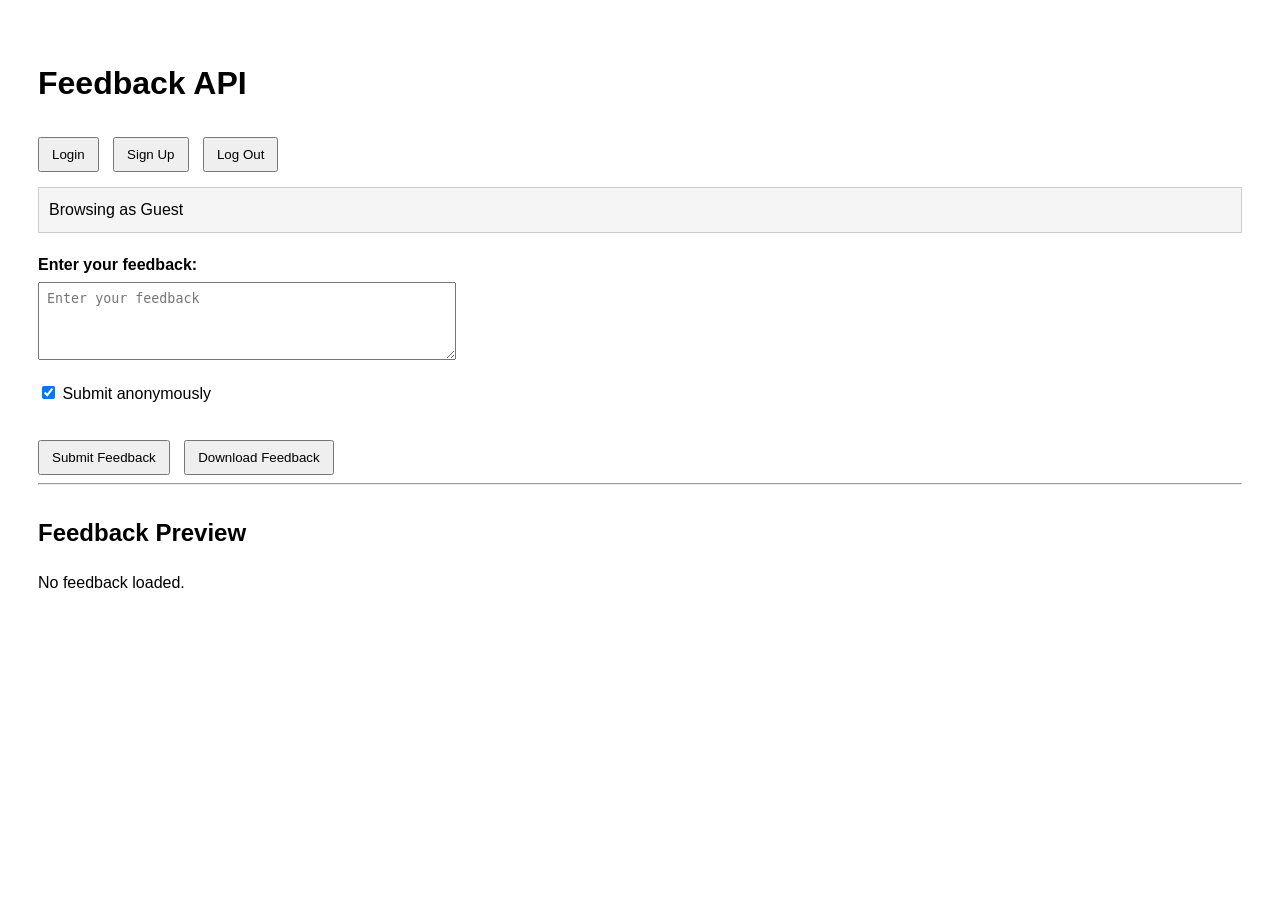
==== website/index.html @ e2bdc7f8 "Added Role Based Access Controls using User Groups in Cognito" ====
<!DOCTYPE html>
<html>
    <head>
        <title>Feedback API</title>

        <link rel="stylesheet" href="styles.css">
    </head>

    <body>

        <h1>Feedback API</h1>

        <div class="auth-section">

            <button
                type="button"
                onclick="login()">
                Login
            </button>

            <button
                type="button"
                onclick="signup()">
                Sign Up
            </button>

            <button
                type="button"
                onclick="logout()">
                Log Out
            </button>

        </div>

        <div id="user-status" class="status-box">
            Browsing as Guest
        </div>

        <form>

            <label for="feedback">Enter your feedback:</label><br>

            <textarea
                id="feedback"
                name="feedback"
                rows="4"
                cols="50"
                placeholder="Enter your feedback"></textarea>

            <br>

            <label class="checkbox-label">
                <input
                    type="checkbox"
                    id="anonymous"
                    checked>
                Submit anonymously
            </label>

            <br><br>

            <button
                type="button"
                onclick="submitFeedback()">
                Submit Feedback
            </button>
            
            <button
                type="button"
                onclick="fetchFeedback()">
                Download Feedback
            </button>

        </form>

        

        <hr>

        <h2>Feedback Preview</h2>

        <div id="feedback-preview">
            No feedback loaded.
        </div>

        <div id="message"></div>

        <script src="scripts.js"></script>

    </body>
</html>
---- website/styles.css ----
body {
    font-family: Arial, sans-serif;
    padding: 30px;
    line-height: 1.5;
}

h1 {
    margin-bottom: 20px;
}

h2 {
    margin-top: 30px;
}

.auth-section {
    margin-bottom: 15px;
}

.status-box {
    padding: 10px;
    margin-bottom: 20px;
    border: 1px solid #ccc;
    background-color: #f5f5f5;
}

label {
    font-weight: bold;
}

textarea {
    margin-top: 5px;
    margin-bottom: 15px;
    padding: 8px;
    width: 400px;
    max-width: 100%;
}

button {
    padding: 8px 12px;
    margin-top: 10px;
    margin-right: 10px;
    cursor: pointer;
}

.checkbox-label {
    font-weight: normal;
}

#message {
    margin-top: 15px;
    font-weight: bold;
}

.feedback-card {
    border: 1px solid #ddd;
    padding: 12px;
    margin-bottom: 10px;
    background-color: #fafafa;
}

#feedback-preview {
    margin-top: 15px;
}
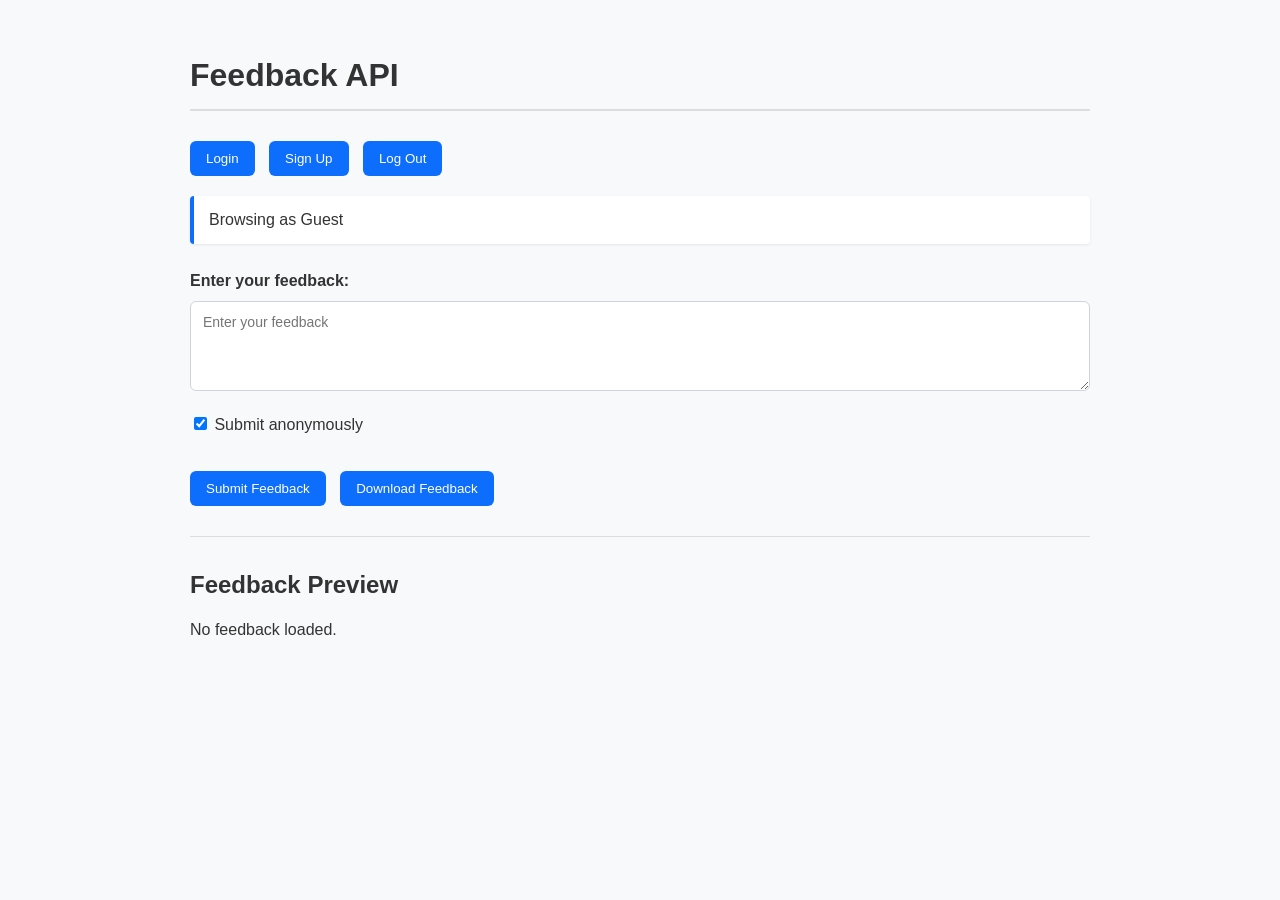
==== commit 03ab3ccf: "Updated UI Styling" ====
--- a/website/index.html
+++ b/website/index.html
@@ -73,7 +73,7 @@
 
         </form>
 
-        
+        <div id="message"></div>
 
         <hr>
 
@@ -83,8 +83,6 @@
             No feedback loaded.
         </div>
 
-        <div id="message"></div>
-
         <script src="scripts.js"></script>
 
     </body>
--- a/website/styles.css
+++ b/website/styles.css
@@ -1,26 +1,35 @@
 body {
     font-family: Arial, sans-serif;
+    max-width: 900px;
+    margin: 0 auto;
     padding: 30px;
     line-height: 1.5;
+    background-color: #f8f9fa;
+    color: #333;
 }
 
 h1 {
     margin-bottom: 20px;
+    border-bottom: 2px solid #ddd;
+    padding-bottom: 10px;
 }
 
 h2 {
     margin-top: 30px;
+    margin-bottom: 15px;
 }
 
 .auth-section {
-    margin-bottom: 15px;
+    margin-bottom: 20px;
 }
 
 .status-box {
-    padding: 10px;
-    margin-bottom: 20px;
-    border: 1px solid #ccc;
-    background-color: #f5f5f5;
+    padding: 12px 15px;
+    margin-bottom: 25px;
+    border-left: 4px solid #0d6efd;
+    background-color: #ffffff;
+    box-shadow: 0 1px 3px rgba(0,0,0,0.08);
+    border-radius: 4px;
 }
 
 label {
@@ -28,18 +37,43 @@
 }
 
 textarea {
-    margin-top: 5px;
+    margin-top: 8px;
     margin-bottom: 15px;
-    padding: 8px;
-    width: 400px;
+    padding: 12px;
+    width: 100%;
     max-width: 100%;
+    border: 1px solid #ced4da;
+    border-radius: 6px;
+    resize: vertical;
+    box-sizing: border-box;
+    font-family: inherit;
+    font-size: 14px;
+}
+
+textarea:focus {
+    outline: none;
+    border-color: #0d6efd;
 }
 
 button {
-    padding: 8px 12px;
+    padding: 10px 16px;
     margin-top: 10px;
     margin-right: 10px;
+    border: none;
+    border-radius: 6px;
+    background-color: #0d6efd;
+    color: white;
     cursor: pointer;
+    transition: background-color 0.2s ease;
+}
+
+button:hover {
+    background-color: #0b5ed7;
+}
+
+button:disabled {
+    background-color: #adb5bd;
+    cursor: not-allowed;
 }
 
 .checkbox-label {
@@ -47,17 +81,54 @@
 }
 
 #message {
-    margin-top: 15px;
+    margin-top: 20px;
+    padding: 12px;
+    border-radius: 6px;
     font-weight: bold;
+    background-color: #ffffff;
+    border: 1px solid #ddd;
+}
+
+#message:empty {
+    display: none;
 }
 
 .feedback-card {
-    border: 1px solid #ddd;
-    padding: 12px;
-    margin-bottom: 10px;
-    background-color: #fafafa;
+    border: 1px solid #dee2e6;
+    border-radius: 6px;
+    padding: 15px;
+    margin-bottom: 12px;
+    background-color: #ffffff;
+    box-shadow: 0 1px 2px rgba(0,0,0,0.05);
+}
+
+.feedback-card p {
+    margin: 6px 0;
 }
 
 #feedback-preview {
     margin-top: 15px;
+}
+
+hr {
+    margin: 30px 0;
+    border: none;
+    border-top: 1px solid #ddd;
+}
+
+@media (max-width: 600px) {
+
+    body {
+        padding: 15px;
+    }
+
+    button {
+        width: 100%;
+        margin-right: 0;
+        margin-bottom: 10px;
+    }
+
+    .auth-section button {
+        width: 100%;
+    }
 }
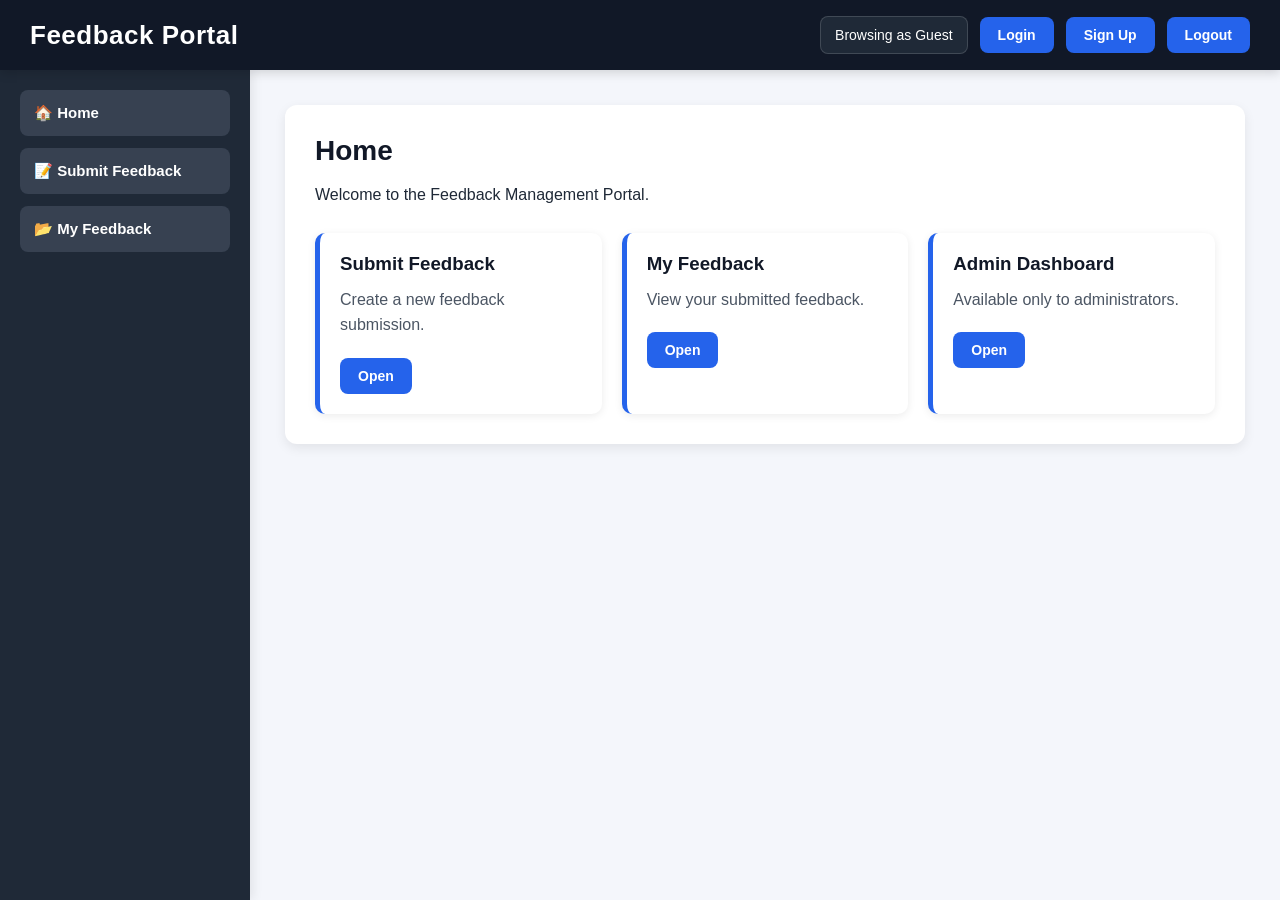
==== commit 6c56265f: "Updated UI to accomodate future changes" ====
--- a/website/index.html
+++ b/website/index.html
@@ -1,89 +1,448 @@
 <!DOCTYPE html>
-<html>
-    <head>
-        <title>Feedback API</title>
-
-        <link rel="stylesheet" href="styles.css">
-    </head>
-
-    <body>
-
-        <h1>Feedback API</h1>
-
-        <div class="auth-section">
-
-            <button
-                type="button"
+<html lang="en">
+
+<head>
+
+    <meta charset="UTF-8">
+
+    <meta
+        name="viewport"
+        content="width=device-width, initial-scale=1.0">
+
+    <title>
+        Feedback Management Portal
+    </title>
+
+    <link
+        rel="stylesheet"
+        href="styles.css">
+
+</head>
+
+<body>
+
+<div class="app">
+
+    <!-- ===========================
+            HEADER
+    ============================ -->
+
+    <header class="topbar">
+
+        <div class="logo">
+
+            <h1>
+
+                Feedback Portal
+
+            </h1>
+
+        </div>
+
+        <div class="topbar-right">
+
+            <div
+                id="user-status"
+                class="user-status">
+
+                Browsing as Guest
+
+            </div>
+
+            <button
                 onclick="login()">
+
                 Login
-            </button>
-
-            <button
-                type="button"
+
+            </button>
+
+            <button
                 onclick="signup()">
+
                 Sign Up
-            </button>
-
-            <button
-                type="button"
+
+            </button>
+
+            <button
                 onclick="logout()">
-                Log Out
-            </button>
-
-        </div>
-
-        <div id="user-status" class="status-box">
-            Browsing as Guest
-        </div>
-
-        <form>
-
-            <label for="feedback">Enter your feedback:</label><br>
+
+                Logout
+
+            </button>
+
+        </div>
+
+    </header>
+
+
+    <!-- ===========================
+            BODY
+    ============================ -->
+
+    <div class="body-container">
+
+
+        <!-- =======================
+                SIDEBAR
+        ======================== -->
+
+        <aside class="sidebar">
+
+            <button
+                id="nav-dashboard">
+
+                🏠 Home
+
+            </button>
+
+            <button
+                id="nav-submit">
+
+                📝 Submit Feedback
+
+            </button>
+
+            <button
+                id="nav-my-feedback">
+
+                📂 My Feedback
+
+            </button>
+
+            <button
+                id="admin-export"
+                style="display:none;">
+
+                🛡 Admin Dashboard
+
+            </button>
+
+        </aside>
+
+
+
+        <!-- =======================
+                MAIN CONTENT
+        ======================== -->
+
+        <main
+            id="content">
+
+        </main>
+
+    </div>
+
+</div>
+
+
+
+<!-- ===========================
+        TEMPLATES
+=========================== -->
+
+
+<template id="home-template">
+
+    <section class="page">
+
+        <h2>
+
+            Home
+
+        </h2>
+
+        <p>
+
+            Welcome to the Feedback Management Portal.
+
+        </p>
+
+        <div class="dashboard-grid">
+
+            <div class="dashboard-card">
+
+                <h3>
+
+                    Submit Feedback
+
+                </h3>
+
+                <p>
+
+                    Create a new feedback submission.
+
+                </p>
+
+                <button
+                    onclick="showSubmit()">
+
+                    Open
+
+                </button>
+
+            </div>
+
+            <div class="dashboard-card">
+
+                <h3>
+
+                    My Feedback
+
+                </h3>
+
+                <p>
+
+                    View your submitted feedback.
+
+                </p>
+
+                <button
+                    onclick="showMyFeedback()">
+
+                    Open
+
+                </button>
+
+            </div>
+
+            <div class="dashboard-card">
+
+                <h3>
+
+                    Admin Dashboard
+
+                </h3>
+
+                <p>
+
+                    Available only to administrators.
+
+                </p>
+
+                <button
+                    onclick="showAdminDashboard()">
+
+                    Open
+
+                </button>
+
+            </div>
+
+        </div>
+
+    </section>
+
+</template>
+
+
+
+
+<template id="submit-template">
+
+    <section class="page">
+
+        <h2>
+
+            Submit Feedback
+
+        </h2>
+
+        <div class="form-group">
+
+            <label>
+
+                Title
+
+            </label>
+
+            <input
+                id="feedback-title"
+                type="text"
+                placeholder="Enter title">
+
+        </div>
+
+        <div class="form-group">
+
+            <label>
+
+                Feedback
+
+            </label>
 
             <textarea
+
                 id="feedback"
-                name="feedback"
-                rows="4"
-                cols="50"
-                placeholder="Enter your feedback"></textarea>
-
-            <br>
-
-            <label class="checkbox-label">
+
+                rows="10"
+
+                placeholder="Enter your feedback">
+
+            </textarea>
+
+        </div>
+
+        <div class="form-group">
+
+            <label>
+
+                Attachments
+
+            </label>
+
+            <input
+
+                id="attachments"
+
+                type="file"
+
+                multiple>
+
+        </div>
+
+        <div class="form-group">
+
+            <label>
+
                 <input
-                    type="checkbox"
+
                     id="anonymous"
-                    checked>
+
+                    type="checkbox">
+
                 Submit anonymously
+
             </label>
 
-            <br><br>
-
-            <button
-                type="button"
-                onclick="submitFeedback()">
-                Submit Feedback
-            </button>
-            
-            <button
-                type="button"
+        </div>
+
+        <button
+
+            onclick="submitFeedback()">
+
+            Submit Feedback
+
+        </button>
+
+        <div
+
+            id="message"
+
+            class="message">
+
+        </div>
+
+    </section>
+
+</template>
+
+
+
+
+<template id="my-feedback-template">
+
+    <section class="page">
+
+        <div class="page-header">
+
+            <h2>
+
+                My Feedback
+
+            </h2>
+
+            <button
+
                 onclick="fetchFeedback()">
-                Download Feedback
-            </button>
-
-        </form>
-
-        <div id="message"></div>
-
-        <hr>
-
-        <h2>Feedback Preview</h2>
-
-        <div id="feedback-preview">
-            No feedback loaded.
-        </div>
-
-        <script src="scripts.js"></script>
-
-    </body>
+
+                Refresh
+
+            </button>
+
+        </div>
+
+        <div
+
+            id="feedback-preview"
+
+            class="feedback-list">
+
+        </div>
+
+    </section>
+
+</template>
+
+
+
+
+<template id="admin-template">
+
+    <section class="page">
+
+        <div class="page-header">
+
+            <h2>
+
+                Admin Dashboard
+
+            </h2>
+
+            <button
+
+                onclick="fetchFeedback()">
+
+                Refresh
+
+            </button>
+
+        </div>
+
+        <div class="admin-toolbar">
+
+            <input
+
+                id="search"
+
+                type="text"
+
+                placeholder="Search">
+
+            <select>
+
+                <option>
+
+                    Latest
+
+                </option>
+
+                <option>
+
+                    Oldest
+
+                </option>
+
+            </select>
+
+        </div>
+
+        <div
+
+            id="feedback-preview"
+
+            class="feedback-list">
+
+        </div>
+
+    </section>
+
+</template>
+
+
+
+
+<script src="scripts.js"></script>
+
+</body>
+
 </html>
--- a/website/styles.css
+++ b/website/styles.css
@@ -1,134 +1,539 @@
-body {
-    font-family: Arial, sans-serif;
-    max-width: 900px;
-    margin: 0 auto;
-    padding: 30px;
-    line-height: 1.5;
-    background-color: #f8f9fa;
-    color: #333;
-}
-
-h1 {
-    margin-bottom: 20px;
-    border-bottom: 2px solid #ddd;
-    padding-bottom: 10px;
-}
-
-h2 {
-    margin-top: 30px;
-    margin-bottom: 15px;
-}
-
-.auth-section {
-    margin-bottom: 20px;
-}
-
-.status-box {
-    padding: 12px 15px;
-    margin-bottom: 25px;
-    border-left: 4px solid #0d6efd;
-    background-color: #ffffff;
-    box-shadow: 0 1px 3px rgba(0,0,0,0.08);
-    border-radius: 4px;
-}
-
-label {
-    font-weight: bold;
-}
-
-textarea {
-    margin-top: 8px;
-    margin-bottom: 15px;
-    padding: 12px;
-    width: 100%;
-    max-width: 100%;
-    border: 1px solid #ced4da;
-    border-radius: 6px;
-    resize: vertical;
-    box-sizing: border-box;
-    font-family: inherit;
-    font-size: 14px;
-}
-
-textarea:focus {
-    outline: none;
-    border-color: #0d6efd;
-}
-
-button {
-    padding: 10px 16px;
-    margin-top: 10px;
-    margin-right: 10px;
-    border: none;
-    border-radius: 6px;
-    background-color: #0d6efd;
-    color: white;
-    cursor: pointer;
-    transition: background-color 0.2s ease;
-}
-
-button:hover {
-    background-color: #0b5ed7;
-}
-
-button:disabled {
-    background-color: #adb5bd;
-    cursor: not-allowed;
-}
-
-.checkbox-label {
-    font-weight: normal;
-}
-
-#message {
-    margin-top: 20px;
-    padding: 12px;
-    border-radius: 6px;
-    font-weight: bold;
-    background-color: #ffffff;
-    border: 1px solid #ddd;
-}
-
-#message:empty {
-    display: none;
-}
-
-.feedback-card {
-    border: 1px solid #dee2e6;
-    border-radius: 6px;
-    padding: 15px;
-    margin-bottom: 12px;
-    background-color: #ffffff;
-    box-shadow: 0 1px 2px rgba(0,0,0,0.05);
-}
-
-.feedback-card p {
-    margin: 6px 0;
-}
-
-#feedback-preview {
-    margin-top: 15px;
-}
-
-hr {
-    margin: 30px 0;
-    border: none;
-    border-top: 1px solid #ddd;
-}
-
-@media (max-width: 600px) {
-
-    body {
-        padding: 15px;
-    }
-
-    button {
-        width: 100%;
-        margin-right: 0;
-        margin-bottom: 10px;
-    }
-
-    .auth-section button {
-        width: 100%;
-    }
+/* ===========================
+   RESET
+=========================== */
+
+*{
+    margin:0;
+    padding:0;
+    box-sizing:border-box;
+}
+
+html,
+body{
+    width:100%;
+    height:100%;
+    font-family:Arial,Helvetica,sans-serif;
+    background:#f4f6fb;
+    color:#1f2937;
+}
+
+/* ===========================
+   APP
+=========================== */
+
+.app{
+    width:100%;
+    height:100vh;
+    display:flex;
+    flex-direction:column;
+}
+
+/* ===========================
+   TOPBAR
+=========================== */
+
+.topbar{
+
+    height:70px;
+
+    background:#111827;
+
+    color:white;
+
+    display:flex;
+
+    align-items:center;
+
+    justify-content:space-between;
+
+    padding:0 30px;
+
+    box-shadow:0 3px 10px rgba(0,0,0,.15);
+
+    z-index:100;
+}
+
+.logo h1{
+
+    font-size:26px;
+
+    font-weight:bold;
+
+    letter-spacing:.5px;
+}
+
+.topbar-right{
+
+    display:flex;
+
+    align-items:center;
+
+    gap:12px;
+}
+
+.user-status{
+
+    background:#1f2937;
+
+    padding:10px 14px;
+
+    border-radius:8px;
+
+    font-size:14px;
+
+    border:1px solid rgba(255,255,255,.15);
+}
+
+/* ===========================
+   BUTTONS
+=========================== */
+
+button{
+
+    cursor:pointer;
+
+    border:none;
+
+    border-radius:8px;
+
+    padding:10px 18px;
+
+    background:#2563eb;
+
+    color:white;
+
+    font-size:14px;
+
+    font-weight:600;
+
+    transition:.25s;
+}
+
+button:hover{
+
+    background:#1d4ed8;
+
+    transform:translateY(-2px);
+}
+
+/* ===========================
+   BODY
+=========================== */
+
+.body-container{
+
+    flex:1;
+
+    display:flex;
+
+    overflow:hidden;
+}
+
+/* ===========================
+   SIDEBAR
+=========================== */
+
+.sidebar{
+
+    width:250px;
+
+    background:#1f2937;
+
+    padding:20px;
+
+    display:flex;
+
+    flex-direction:column;
+
+    gap:12px;
+
+    box-shadow:3px 0 10px rgba(0,0,0,.08);
+}
+
+.sidebar button{
+
+    width:100%;
+
+    text-align:left;
+
+    background:#374151;
+
+    padding:14px;
+
+    border-radius:8px;
+
+    font-size:15px;
+}
+
+.sidebar button:hover{
+
+    background:#2563eb;
+}
+
+/* ===========================
+   CONTENT
+=========================== */
+
+#content{
+
+    flex:1;
+
+    overflow-y:auto;
+
+    padding:35px;
+}
+
+/* ===========================
+   PAGE
+=========================== */
+
+.page{
+
+    background:white;
+
+    border-radius:12px;
+
+    padding:30px;
+
+    box-shadow:0 4px 12px rgba(0,0,0,.08);
+}
+
+.page h2{
+
+    margin-bottom:15px;
+
+    font-size:28px;
+
+    color:#111827;
+}
+
+.page p{
+
+    line-height:1.6;
+}
+
+/* ===========================
+   PAGE HEADER
+=========================== */
+
+.page-header{
+
+    display:flex;
+
+    justify-content:space-between;
+
+    align-items:center;
+
+    margin-bottom:25px;
+}
+
+/* ===========================
+   DASHBOARD GRID
+=========================== */
+
+.dashboard-grid{
+
+    display:grid;
+
+    grid-template-columns:repeat(auto-fit,minmax(250px,1fr));
+
+    gap:20px;
+
+    margin-top:25px;
+}
+
+.dashboard-card{
+
+    background:white;
+
+    border-left:5px solid #2563eb;
+
+    border-radius:10px;
+
+    padding:20px;
+
+    box-shadow:0 2px 8px rgba(0,0,0,.08);
+
+    transition:.25s;
+}
+
+.dashboard-card:hover{
+
+    transform:translateY(-4px);
+
+    box-shadow:0 8px 18px rgba(0,0,0,.12);
+}
+
+.dashboard-card h3{
+
+    margin-bottom:12px;
+
+    color:#111827;
+}
+
+.dashboard-card p{
+
+    margin-bottom:20px;
+
+    color:#4b5563;
+}
+
+/* ===========================
+   FORM
+=========================== */
+
+.form-group{
+
+    margin-bottom:22px;
+}
+
+.form-group label{
+
+    display:block;
+
+    margin-bottom:8px;
+
+    font-weight:600;
+}
+
+input[type="text"],
+
+select,
+
+textarea{
+
+    width:100%;
+
+    padding:12px;
+
+    border:1px solid #d1d5db;
+
+    border-radius:8px;
+
+    font-size:15px;
+
+    transition:.2s;
+
+    background:white;
+}
+
+textarea{
+
+    resize:vertical;
+
+    min-height:180px;
+}
+
+input[type="text"]:focus,
+
+textarea:focus,
+
+select:focus{
+
+    outline:none;
+
+    border-color:#2563eb;
+
+    box-shadow:0 0 6px rgba(37,99,235,.25);
+}
+
+input[type="file"]{
+
+    width:100%;
+
+    padding:12px;
+
+    border:1px dashed #9ca3af;
+
+    border-radius:8px;
+
+    background:#fafafa;
+}
+
+/* ===========================
+   CHECKBOX
+=========================== */
+
+input[type="checkbox"]{
+
+    margin-right:8px;
+}
+
+/* ===========================
+   MESSAGE
+=========================== */
+
+.message{
+
+    margin-top:20px;
+
+    min-height:24px;
+
+    font-weight:bold;
+
+    color:#2563eb;
+}
+
+/* ===========================
+   FEEDBACK LIST
+=========================== */
+
+.feedback-list{
+
+    display:flex;
+
+    flex-direction:column;
+
+    gap:18px;
+}
+
+.feedback-card{
+
+    background:white;
+
+    border-left:5px solid #2563eb;
+
+    border-radius:10px;
+
+    padding:18px;
+
+    box-shadow:0 2px 8px rgba(0,0,0,.08);
+
+    transition:.2s;
+}
+
+.feedback-card:hover{
+
+    transform:translateY(-3px);
+
+    box-shadow:0 8px 18px rgba(0,0,0,.12);
+}
+
+.feedback-card h3{
+
+    margin-bottom:10px;
+}
+
+.feedback-card p{
+
+    margin-bottom:10px;
+}
+
+.feedback-actions{
+
+    display:flex;
+
+    gap:10px;
+
+    margin-top:15px;
+}
+
+/* ===========================
+   ADMIN TOOLBAR
+=========================== */
+
+.admin-toolbar{
+
+    display:flex;
+
+    gap:15px;
+
+    margin-bottom:25px;
+
+    flex-wrap:wrap;
+}
+
+.admin-toolbar input{
+
+    flex:1;
+}
+
+.admin-toolbar select{
+
+    width:180px;
+}
+
+/* ===========================
+   SCROLLBAR
+=========================== */
+
+::-webkit-scrollbar{
+
+    width:10px;
+}
+
+::-webkit-scrollbar-track{
+
+    background:#eef1f5;
+}
+
+::-webkit-scrollbar-thumb{
+
+    background:#cbd5e1;
+
+    border-radius:20px;
+}
+
+::-webkit-scrollbar-thumb:hover{
+
+    background:#94a3b8;
+}
+
+/* ===========================
+   RESPONSIVE
+=========================== */
+
+@media(max-width:900px){
+
+    .topbar{
+
+        flex-direction:column;
+
+        height:auto;
+
+        padding:15px;
+
+        gap:15px;
+    }
+
+    .topbar-right{
+
+        flex-wrap:wrap;
+
+        justify-content:center;
+    }
+
+    .body-container{
+
+        flex-direction:column;
+    }
+
+    .sidebar{
+
+        width:100%;
+
+        flex-direction:row;
+
+        overflow-x:auto;
+    }
+
+    .sidebar button{
+
+        min-width:180px;
+    }
+
+    #content{
+
+        padding:20px;
+    }
+
+    .page-header{
+
+        flex-direction:column;
+
+        align-items:flex-start;
+
+        gap:15px;
+    }
+
 }
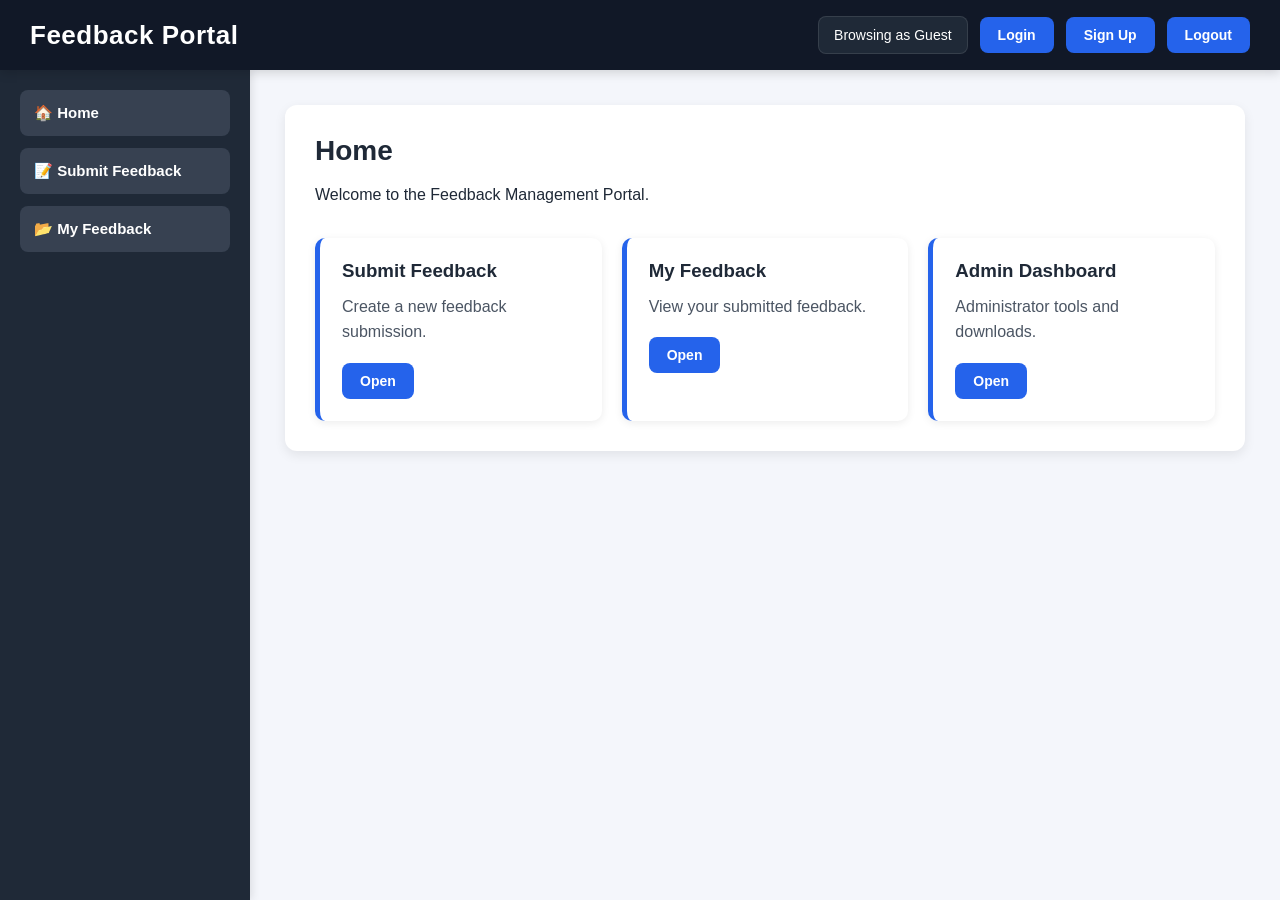
==== commit dcfd4471: "Refactor feedback API and frontend for improved functionality and structure - Updated lambda functio" ====
--- a/website/index.html
+++ b/website/index.html
@@ -10,7 +10,9 @@
         content="width=device-width, initial-scale=1.0">
 
     <title>
+
         Feedback Management Portal
+
     </title>
 
     <link
@@ -24,7 +26,7 @@
 <div class="app">
 
     <!-- ===========================
-            HEADER
+                HEADER
     ============================ -->
 
     <header class="topbar">
@@ -49,22 +51,19 @@
 
             </div>
 
-            <button
-                onclick="login()">
+            <button onclick="login()">
 
                 Login
 
             </button>
 
-            <button
-                onclick="signup()">
+            <button onclick="signup()">
 
                 Sign Up
 
             </button>
 
-            <button
-                onclick="logout()">
+            <button onclick="logout()">
 
                 Logout
 
@@ -76,34 +75,30 @@
 
 
     <!-- ===========================
-            BODY
+                BODY
     ============================ -->
 
     <div class="body-container">
 
-
         <!-- =======================
-                SIDEBAR
+                    SIDEBAR
         ======================== -->
 
         <aside class="sidebar">
 
-            <button
-                id="nav-dashboard">
+            <button id="nav-home">
 
                 🏠 Home
 
             </button>
 
-            <button
-                id="nav-submit">
+            <button id="nav-submit">
 
                 📝 Submit Feedback
 
             </button>
 
-            <button
-                id="nav-my-feedback">
+            <button id="nav-my-feedback">
 
                 📂 My Feedback
 
@@ -120,9 +115,8 @@
         </aside>
 
 
-
         <!-- =======================
-                MAIN CONTENT
+                CONTENT
         ======================== -->
 
         <main
@@ -136,313 +130,282 @@
 
 
 
-<!-- ===========================
-        TEMPLATES
-=========================== -->
-
+<!-- =====================================================
+                        HOME TEMPLATE
+====================================================== -->
 
 <template id="home-template">
 
-    <section class="page">
+<section class="page">
+
+    <h2>
+
+        Home
+
+    </h2>
+
+    <p>
+
+        Welcome to the Feedback Management Portal.
+
+    </p>
+
+    <div class="dashboard-grid">
+
+        <div class="dashboard-card">
+
+            <h3>
+
+                Submit Feedback
+
+            </h3>
+
+            <p>
+
+                Create a new feedback submission.
+
+            </p>
+
+            <button
+                onclick="navigate('submit')">
+
+                Open
+
+            </button>
+
+        </div>
+
+        <div class="dashboard-card">
+
+            <h3>
+
+                My Feedback
+
+            </h3>
+
+            <p>
+
+                View your submitted feedback.
+
+            </p>
+
+            <button
+                onclick="navigate('my-feedback')">
+
+                Open
+
+            </button>
+
+        </div>
+
+        <div class="dashboard-card">
+
+            <h3>
+
+                Admin Dashboard
+
+            </h3>
+
+            <p>
+
+                Administrator tools and downloads.
+
+            </p>
+
+            <button
+                onclick="navigate('admin')">
+
+                Open
+
+            </button>
+
+        </div>
+
+    </div>
+
+</section>
+
+</template>
+
+
+
+<!-- =====================================================
+                    SUBMIT TEMPLATE
+====================================================== -->
+
+<template id="submit-template">
+
+<section class="page">
+
+    <h2>
+
+        Submit Feedback
+
+    </h2>
+
+    <div class="form-group">
+
+        <label>
+
+            Feedback
+
+        </label>
+
+        <textarea
+
+            id="feedback"
+
+            rows="10"
+
+            placeholder="Enter your feedback">
+
+        </textarea>
+
+    </div>
+
+    <div class="form-group">
+
+        <label>
+
+            <input
+
+                id="anonymous"
+
+                type="checkbox">
+
+            Submit anonymously
+
+        </label>
+
+    </div>
+
+    <button
+        onclick="submitFeedback()">
+
+        Submit Feedback
+
+    </button>
+
+    <div
+        id="message"
+        class="message">
+
+    </div>
+
+</section>
+
+</template>
+
+
+
+<!-- =====================================================
+                MY FEEDBACK TEMPLATE
+====================================================== -->
+
+<template id="my-feedback-template">
+
+<section class="page">
+
+    <div class="page-header">
 
         <h2>
 
-            Home
+            My Feedback
 
         </h2>
 
-        <p>
-
-            Welcome to the Feedback Management Portal.
-
-        </p>
-
-        <div class="dashboard-grid">
-
-            <div class="dashboard-card">
-
-                <h3>
-
-                    Submit Feedback
-
-                </h3>
-
-                <p>
-
-                    Create a new feedback submission.
-
-                </p>
-
-                <button
-                    onclick="showSubmit()">
-
-                    Open
-
-                </button>
-
-            </div>
-
-            <div class="dashboard-card">
-
-                <h3>
-
-                    My Feedback
-
-                </h3>
-
-                <p>
-
-                    View your submitted feedback.
-
-                </p>
-
-                <button
-                    onclick="showMyFeedback()">
-
-                    Open
-
-                </button>
-
-            </div>
-
-            <div class="dashboard-card">
-
-                <h3>
-
-                    Admin Dashboard
-
-                </h3>
-
-                <p>
-
-                    Available only to administrators.
-
-                </p>
-
-                <button
-                    onclick="showAdminDashboard()">
-
-                    Open
-
-                </button>
-
-            </div>
-
-        </div>
-
-    </section>
+        <button
+            onclick="loadMyFeedback()">
+
+            Refresh
+
+        </button>
+
+    </div>
+
+    <div
+
+        id="feedback-preview"
+
+        class="feedback-list">
+
+    </div>
+
+</section>
 
 </template>
 
 
 
-
-<template id="submit-template">
-
-    <section class="page">
+<!-- =====================================================
+                ADMIN TEMPLATE
+====================================================== -->
+
+<template id="admin-template">
+
+<section class="page">
+
+    <div class="page-header">
 
         <h2>
 
-            Submit Feedback
+            Admin Dashboard
 
         </h2>
 
-        <div class="form-group">
-
-            <label>
-
-                Title
-
-            </label>
-
-            <input
-                id="feedback-title"
-                type="text"
-                placeholder="Enter title">
-
-        </div>
-
-        <div class="form-group">
-
-            <label>
-
-                Feedback
-
-            </label>
-
-            <textarea
-
-                id="feedback"
-
-                rows="10"
-
-                placeholder="Enter your feedback">
-
-            </textarea>
-
-        </div>
-
-        <div class="form-group">
-
-            <label>
-
-                Attachments
-
-            </label>
-
-            <input
-
-                id="attachments"
-
-                type="file"
-
-                multiple>
-
-        </div>
-
-        <div class="form-group">
-
-            <label>
-
-                <input
-
-                    id="anonymous"
-
-                    type="checkbox">
-
-                Submit anonymously
-
-            </label>
-
-        </div>
-
         <button
-
-            onclick="submitFeedback()">
-
-            Submit Feedback
+            onclick="loadAdminFeedback()">
+
+            Refresh
 
         </button>
 
-        <div
-
-            id="message"
-
-            class="message">
-
-        </div>
-
-    </section>
+    </div>
+
+    <div class="admin-toolbar">
+
+        <input
+
+            id="search"
+
+            type="text"
+
+            placeholder="Search feedback">
+
+        <select id="sort-order">
+
+            <option value="latest">
+
+                Latest
+
+            </option>
+
+            <option value="oldest">
+
+                Oldest
+
+            </option>
+
+        </select>
+
+    </div>
+
+    <div
+
+        id="feedback-preview"
+
+        class="feedback-list">
+
+    </div>
+
+</section>
 
 </template>
 
 
 
-
-<template id="my-feedback-template">
-
-    <section class="page">
-
-        <div class="page-header">
-
-            <h2>
-
-                My Feedback
-
-            </h2>
-
-            <button
-
-                onclick="fetchFeedback()">
-
-                Refresh
-
-            </button>
-
-        </div>
-
-        <div
-
-            id="feedback-preview"
-
-            class="feedback-list">
-
-        </div>
-
-    </section>
-
-</template>
-
-
-
-
-<template id="admin-template">
-
-    <section class="page">
-
-        <div class="page-header">
-
-            <h2>
-
-                Admin Dashboard
-
-            </h2>
-
-            <button
-
-                onclick="fetchFeedback()">
-
-                Refresh
-
-            </button>
-
-        </div>
-
-        <div class="admin-toolbar">
-
-            <input
-
-                id="search"
-
-                type="text"
-
-                placeholder="Search">
-
-            <select>
-
-                <option>
-
-                    Latest
-
-                </option>
-
-                <option>
-
-                    Oldest
-
-                </option>
-
-            </select>
-
-        </div>
-
-        <div
-
-            id="feedback-preview"
-
-            class="feedback-list">
-
-        </div>
-
-    </section>
-
-</template>
-
-
-
-
 <script src="scripts.js"></script>
 
 </body>
 
-</html>+</html>
--- a/website/styles.css
+++ b/website/styles.css
@@ -1,6 +1,6 @@
-/* ===========================
-   RESET
-=========================== */
+/* ==========================================================
+                        RESET
+========================================================== */
 
 *{
     margin:0;
@@ -10,27 +10,35 @@
 
 html,
 body{
+
     width:100%;
     height:100%;
+
     font-family:Arial,Helvetica,sans-serif;
+
     background:#f4f6fb;
+
     color:#1f2937;
 }
 
-/* ===========================
-   APP
-=========================== */
+/* ==========================================================
+                        APP
+========================================================== */
 
 .app{
+
     width:100%;
+
     height:100vh;
-    display:flex;
+
+    display:flex;
+
     flex-direction:column;
 }
 
-/* ===========================
-   TOPBAR
-=========================== */
+/* ==========================================================
+                        TOPBAR
+========================================================== */
 
 .topbar{
 
@@ -75,18 +83,18 @@
 
     background:#1f2937;
 
-    padding:10px 14px;
+    padding:10px 15px;
 
     border-radius:8px;
 
+    border:1px solid rgba(255,255,255,.1);
+
     font-size:14px;
-
-    border:1px solid rgba(255,255,255,.15);
-}
-
-/* ===========================
-   BUTTONS
-=========================== */
+}
+
+/* ==========================================================
+                        BUTTONS
+========================================================== */
 
 button{
 
@@ -96,356 +104,376 @@
 
     border-radius:8px;
 
+    background:#2563eb;
+
+    color:white;
+
     padding:10px 18px;
 
+    font-size:14px;
+
+    font-weight:600;
+
+    transition:.25s;
+}
+
+button:hover{
+
+    background:#1d4ed8;
+
+    transform:translateY(-2px);
+}
+
+/* ==========================================================
+                        BODY
+========================================================== */
+
+.body-container{
+
+    flex:1;
+
+    display:flex;
+
+    overflow:hidden;
+}
+
+/* ==========================================================
+                        SIDEBAR
+========================================================== */
+
+.sidebar{
+
+    width:250px;
+
+    background:#1f2937;
+
+    display:flex;
+
+    flex-direction:column;
+
+    gap:12px;
+
+    padding:20px;
+
+    box-shadow:2px 0 8px rgba(0,0,0,.1);
+}
+
+.sidebar button{
+
+    width:100%;
+
+    text-align:left;
+
+    background:#374151;
+
+    padding:14px;
+
+    font-size:15px;
+}
+
+.sidebar button:hover{
+
     background:#2563eb;
-
-    color:white;
-
-    font-size:14px;
+}
+
+/* ==========================================================
+                        CONTENT
+========================================================== */
+
+#content{
+
+    flex:1;
+
+    overflow-y:auto;
+
+    padding:35px;
+}
+
+/* ==========================================================
+                        PAGE
+========================================================== */
+
+.page{
+
+    background:white;
+
+    border-radius:12px;
+
+    padding:30px;
+
+    box-shadow:0 4px 12px rgba(0,0,0,.08);
+}
+
+.page h2{
+
+    font-size:28px;
+
+    margin-bottom:15px;
+}
+
+.page p{
+
+    line-height:1.6;
+}
+
+/* ==========================================================
+                        PAGE HEADER
+========================================================== */
+
+.page-header{
+
+    display:flex;
+
+    justify-content:space-between;
+
+    align-items:center;
+
+    margin-bottom:25px;
+}
+
+/* ==========================================================
+                    DASHBOARD GRID
+========================================================== */
+
+.dashboard-grid{
+
+    display:grid;
+
+    grid-template-columns:repeat(auto-fit,minmax(260px,1fr));
+
+    gap:20px;
+
+    margin-top:30px;
+}
+
+/* ==========================================================
+                    DASHBOARD CARD
+========================================================== */
+
+.dashboard-card{
+
+    background:white;
+
+    border-left:5px solid #2563eb;
+
+    border-radius:10px;
+
+    padding:22px;
+
+    box-shadow:0 2px 8px rgba(0,0,0,.08);
+
+    transition:.25s;
+}
+
+.dashboard-card:hover{
+
+    transform:translateY(-4px);
+
+    box-shadow:0 8px 18px rgba(0,0,0,.12);
+}
+
+.dashboard-card h3{
+
+    margin-bottom:12px;
+}
+
+.dashboard-card p{
+
+    margin-bottom:18px;
+
+    color:#4b5563;
+}
+
+/* ==========================================================
+                        FORM
+========================================================== */
+
+.form-group{
+
+    margin-bottom:22px;
+}
+
+.form-group label{
+
+    display:block;
 
     font-weight:600;
 
+    margin-bottom:8px;
+}
+
+input[type=text],
+
+select,
+
+textarea{
+
+    width:100%;
+
+    border:1px solid #d1d5db;
+
+    border-radius:8px;
+
+    padding:12px;
+
+    font-size:15px;
+
+    transition:.2s;
+}
+
+textarea{
+
+    resize:vertical;
+
+    min-height:220px;
+}
+
+input[type=text]:focus,
+
+textarea:focus,
+
+select:focus{
+
+    outline:none;
+
+    border-color:#2563eb;
+
+    box-shadow:0 0 6px rgba(37,99,235,.25);
+}
+
+input[type=file]{
+
+    width:100%;
+
+    border:1px dashed #cbd5e1;
+
+    border-radius:8px;
+
+    padding:12px;
+
+    background:#fafafa;
+}
+
+input[type=checkbox]{
+
+    margin-right:8px;
+}
+
+/* ==========================================================
+                        MESSAGE
+========================================================== */
+
+.message{
+
+    margin-top:20px;
+
+    min-height:24px;
+
+    font-weight:bold;
+
+    color:#2563eb;
+}
+
+/* ==========================================================
+                    FEEDBACK LIST
+========================================================== */
+
+.feedback-list{
+
+    display:flex;
+
+    flex-direction:column;
+
+    gap:20px;
+}
+
+/* ==========================================================
+                    FEEDBACK CARD
+========================================================== */
+
+.feedback-card{
+
+    background:white;
+
+    border-left:5px solid #2563eb;
+
+    border-radius:10px;
+
+    padding:20px;
+
+    box-shadow:0 2px 8px rgba(0,0,0,.08);
+
     transition:.25s;
 }
 
-button:hover{
-
-    background:#1d4ed8;
-
-    transform:translateY(-2px);
-}
-
-/* ===========================
-   BODY
-=========================== */
-
-.body-container{
+.feedback-card:hover{
+
+    transform:translateY(-3px);
+
+    box-shadow:0 8px 18px rgba(0,0,0,.12);
+}
+
+.feedback-card h3{
+
+    margin-bottom:10px;
+}
+
+.feedback-card p{
+
+    margin-bottom:10px;
+
+    line-height:1.5;
+}
+
+.feedback-card hr{
+
+    border:none;
+
+    border-top:1px solid #e5e7eb;
+
+    margin:15px 0;
+}
+
+/* ==========================================================
+                    FEEDBACK ACTIONS
+========================================================== */
+
+.feedback-actions{
+
+    display:flex;
+
+    gap:10px;
+
+    flex-wrap:wrap;
+
+    margin-top:18px;
+}
+
+.feedback-actions button{
 
     flex:1;
 
-    display:flex;
-
-    overflow:hidden;
-}
-
-/* ===========================
-   SIDEBAR
-=========================== */
-
-.sidebar{
-
-    width:250px;
-
-    background:#1f2937;
-
-    padding:20px;
-
-    display:flex;
-
-    flex-direction:column;
-
-    gap:12px;
-
-    box-shadow:3px 0 10px rgba(0,0,0,.08);
-}
-
-.sidebar button{
-
-    width:100%;
-
-    text-align:left;
-
-    background:#374151;
-
-    padding:14px;
-
-    border-radius:8px;
-
-    font-size:15px;
-}
-
-.sidebar button:hover{
-
-    background:#2563eb;
-}
-
-/* ===========================
-   CONTENT
-=========================== */
-
-#content{
+    min-width:120px;
+}
+
+/* ==========================================================
+                    ADMIN TOOLBAR
+========================================================== */
+
+.admin-toolbar{
+
+    display:flex;
+
+    gap:15px;
+
+    margin-bottom:25px;
+
+    flex-wrap:wrap;
+}
+
+.admin-toolbar input{
 
     flex:1;
-
-    overflow-y:auto;
-
-    padding:35px;
-}
-
-/* ===========================
-   PAGE
-=========================== */
-
-.page{
-
-    background:white;
-
-    border-radius:12px;
-
-    padding:30px;
-
-    box-shadow:0 4px 12px rgba(0,0,0,.08);
-}
-
-.page h2{
-
-    margin-bottom:15px;
-
-    font-size:28px;
-
-    color:#111827;
-}
-
-.page p{
-
-    line-height:1.6;
-}
-
-/* ===========================
-   PAGE HEADER
-=========================== */
-
-.page-header{
-
-    display:flex;
-
-    justify-content:space-between;
-
-    align-items:center;
-
-    margin-bottom:25px;
-}
-
-/* ===========================
-   DASHBOARD GRID
-=========================== */
-
-.dashboard-grid{
-
-    display:grid;
-
-    grid-template-columns:repeat(auto-fit,minmax(250px,1fr));
-
-    gap:20px;
-
-    margin-top:25px;
-}
-
-.dashboard-card{
-
-    background:white;
-
-    border-left:5px solid #2563eb;
-
-    border-radius:10px;
-
-    padding:20px;
-
-    box-shadow:0 2px 8px rgba(0,0,0,.08);
-
-    transition:.25s;
-}
-
-.dashboard-card:hover{
-
-    transform:translateY(-4px);
-
-    box-shadow:0 8px 18px rgba(0,0,0,.12);
-}
-
-.dashboard-card h3{
-
-    margin-bottom:12px;
-
-    color:#111827;
-}
-
-.dashboard-card p{
-
-    margin-bottom:20px;
-
-    color:#4b5563;
-}
-
-/* ===========================
-   FORM
-=========================== */
-
-.form-group{
-
-    margin-bottom:22px;
-}
-
-.form-group label{
-
-    display:block;
-
-    margin-bottom:8px;
-
-    font-weight:600;
-}
-
-input[type="text"],
-
-select,
-
-textarea{
-
-    width:100%;
-
-    padding:12px;
-
-    border:1px solid #d1d5db;
-
-    border-radius:8px;
-
-    font-size:15px;
-
-    transition:.2s;
-
-    background:white;
-}
-
-textarea{
-
-    resize:vertical;
-
-    min-height:180px;
-}
-
-input[type="text"]:focus,
-
-textarea:focus,
-
-select:focus{
-
-    outline:none;
-
-    border-color:#2563eb;
-
-    box-shadow:0 0 6px rgba(37,99,235,.25);
-}
-
-input[type="file"]{
-
-    width:100%;
-
-    padding:12px;
-
-    border:1px dashed #9ca3af;
-
-    border-radius:8px;
-
-    background:#fafafa;
-}
-
-/* ===========================
-   CHECKBOX
-=========================== */
-
-input[type="checkbox"]{
-
-    margin-right:8px;
-}
-
-/* ===========================
-   MESSAGE
-=========================== */
-
-.message{
-
-    margin-top:20px;
-
-    min-height:24px;
-
-    font-weight:bold;
-
-    color:#2563eb;
-}
-
-/* ===========================
-   FEEDBACK LIST
-=========================== */
-
-.feedback-list{
-
-    display:flex;
-
-    flex-direction:column;
-
-    gap:18px;
-}
-
-.feedback-card{
-
-    background:white;
-
-    border-left:5px solid #2563eb;
-
-    border-radius:10px;
-
-    padding:18px;
-
-    box-shadow:0 2px 8px rgba(0,0,0,.08);
-
-    transition:.2s;
-}
-
-.feedback-card:hover{
-
-    transform:translateY(-3px);
-
-    box-shadow:0 8px 18px rgba(0,0,0,.12);
-}
-
-.feedback-card h3{
-
-    margin-bottom:10px;
-}
-
-.feedback-card p{
-
-    margin-bottom:10px;
-}
-
-.feedback-actions{
-
-    display:flex;
-
-    gap:10px;
-
-    margin-top:15px;
-}
-
-/* ===========================
-   ADMIN TOOLBAR
-=========================== */
-
-.admin-toolbar{
-
-    display:flex;
-
-    gap:15px;
-
-    margin-bottom:25px;
-
-    flex-wrap:wrap;
-}
-
-.admin-toolbar input{
-
-    flex:1;
 }
 
 .admin-toolbar select{
@@ -453,9 +481,9 @@
     width:180px;
 }
 
-/* ===========================
-   SCROLLBAR
-=========================== */
+/* ==========================================================
+                        SCROLLBAR
+========================================================== */
 
 ::-webkit-scrollbar{
 
@@ -464,7 +492,7 @@
 
 ::-webkit-scrollbar-track{
 
-    background:#eef1f5;
+    background:#eef2f7;
 }
 
 ::-webkit-scrollbar-thumb{
@@ -479,9 +507,9 @@
     background:#94a3b8;
 }
 
-/* ===========================
-   RESPONSIVE
-=========================== */
+/* ==========================================================
+                        RESPONSIVE
+========================================================== */
 
 @media(max-width:900px){
 
@@ -491,49 +519,59 @@
 
         height:auto;
 
+        gap:15px;
+
         padding:15px;
+    }
+
+    .topbar-right{
+
+        flex-wrap:wrap;
+
+        justify-content:center;
+    }
+
+    .body-container{
+
+        flex-direction:column;
+    }
+
+    .sidebar{
+
+        width:100%;
+
+        flex-direction:row;
+
+        overflow-x:auto;
+    }
+
+    .sidebar button{
+
+        min-width:190px;
+    }
+
+    #content{
+
+        padding:20px;
+    }
+
+    .page-header{
+
+        flex-direction:column;
+
+        align-items:flex-start;
 
         gap:15px;
     }
 
-    .topbar-right{
-
-        flex-wrap:wrap;
-
-        justify-content:center;
-    }
-
-    .body-container{
+    .dashboard-grid{
+
+        grid-template-columns:1fr;
+    }
+
+    .feedback-actions{
 
         flex-direction:column;
     }
 
-    .sidebar{
-
-        width:100%;
-
-        flex-direction:row;
-
-        overflow-x:auto;
-    }
-
-    .sidebar button{
-
-        min-width:180px;
-    }
-
-    #content{
-
-        padding:20px;
-    }
-
-    .page-header{
-
-        flex-direction:column;
-
-        align-items:flex-start;
-
-        gap:15px;
-    }
-
 }
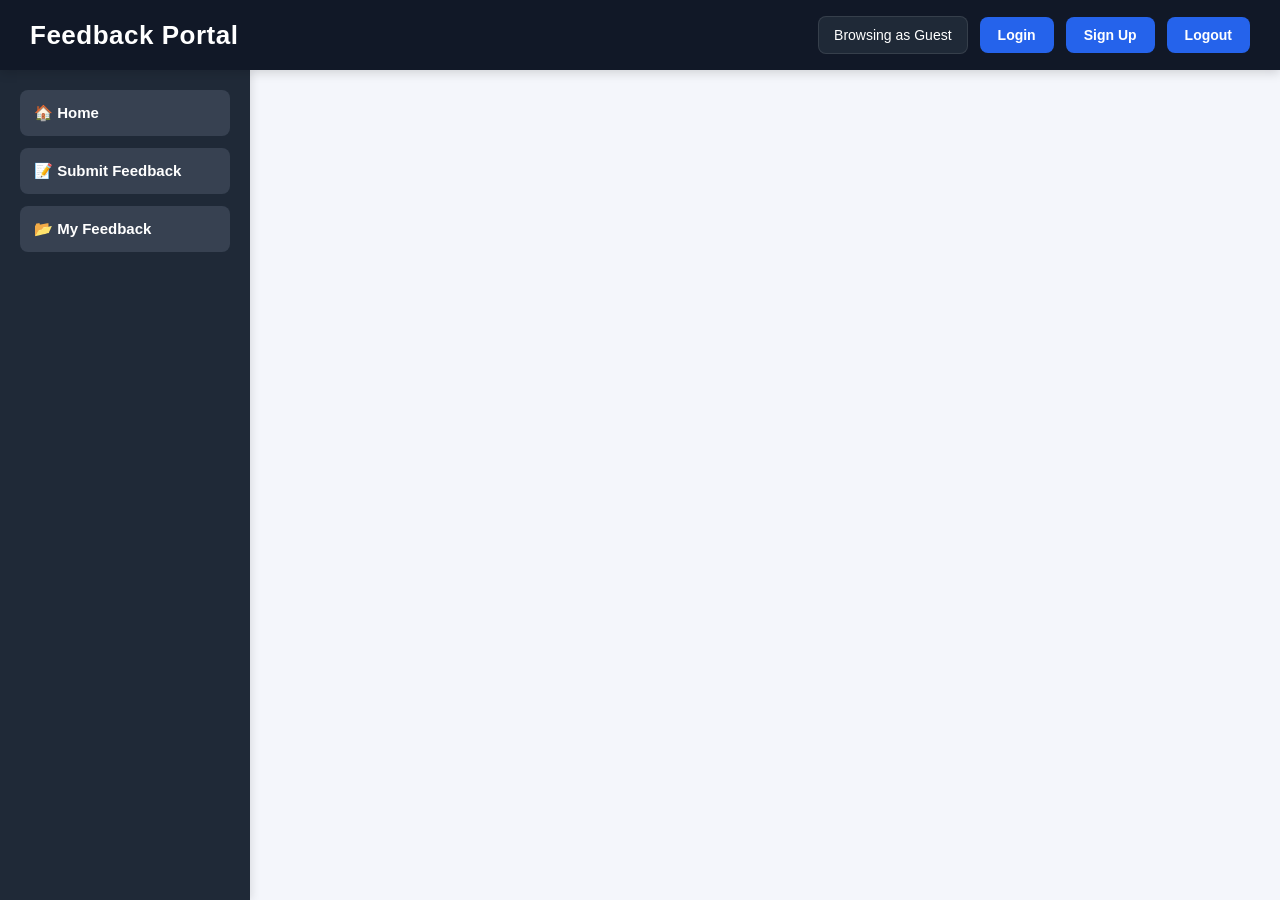
==== commit 1cbff559: "Refactored Code to build final codebase" ====
--- a/website/index.html
+++ b/website/index.html
@@ -247,7 +247,25 @@
 
         <label>
 
-            Feedback
+            Title
+
+        </label>
+
+        <input
+
+            id="feedback-title"
+
+            type="text"
+
+            placeholder="Enter feedback title">
+
+    </div>
+
+    <div class="form-group">
+
+        <label>
+
+            Content
 
         </label>
 
@@ -257,9 +275,7 @@
 
             rows="10"
 
-            placeholder="Enter your feedback">
-
-        </textarea>
+            placeholder="Enter your feedback"></textarea>
 
     </div>
 
@@ -267,6 +283,34 @@
 
         <label>
 
+            Attachments
+
+        </label>
+
+        <input
+
+            id="feedback-files"
+
+            type="file"
+
+            multiple>
+
+    </div>
+
+    <div
+
+        id="selected-attachments"
+
+        class="attachments-preview">
+
+        No attachments selected
+
+    </div>
+
+    <div class="form-group">
+
+        <label>
+
             <input
 
                 id="anonymous"
@@ -280,6 +324,7 @@
     </div>
 
     <button
+
         onclick="submitFeedback()">
 
         Submit Feedback
@@ -287,7 +332,9 @@
     </button>
 
     <div
+
         id="message"
+
         class="message">
 
     </div>
@@ -295,8 +342,6 @@
 </section>
 
 </template>
-
-
 
 <!-- =====================================================
                 MY FEEDBACK TEMPLATE
@@ -402,7 +447,151 @@
 
 </template>
 
-
+<!-- =====================================================
+                    FEEDBACK MODAL
+====================================================== -->
+
+<div
+    id="feedbackModal"
+    class="modal">
+
+    <div class="modal-content">
+
+        <h2 id="modalTitle">
+
+            Feedback Details
+
+        </h2>
+
+        <p id="modalSubtitle">
+
+        </p>
+
+        <label>
+
+            Title
+
+        </label>
+
+        <input
+            id="feedbackTitle"
+            type="text">
+
+        <label>
+
+            Content
+
+        </label>
+
+        <textarea
+            id="feedbackContent"
+            rows="10">
+
+        </textarea>
+
+        <label>
+
+            Created At
+
+        </label>
+
+        <input
+            id="feedbackCreated"
+            type="text"
+            readonly>
+
+        <label>
+
+            Last Updated
+
+        </label>
+
+        <input
+            id="feedbackUpdated"
+            type="text"
+            readonly>
+
+        <label>
+
+            Attachments
+
+        </label>
+
+        <div
+
+            id="feedbackAttachments"
+
+            class="attachments-container">
+
+        </div>
+
+        <div
+
+            id="modalUploadSection"
+
+            class="modal-upload"
+
+            style="display:none;">
+
+            <input
+
+                id="modalAttachmentInput"
+
+                type="file"
+
+                multiple>
+
+        </div>
+
+        <div class="modal-footer">
+
+            <button
+                id="closeBtn"
+                onclick="closeFeedbackModal()">
+
+                Close
+
+            </button>
+
+            <button
+                id="editBtn"
+                onclick="switchToEditMode()">
+
+                Edit
+
+            </button>
+
+            <button
+                id="deleteBtn"
+                onclick="deleteSelectedFeedback()">
+
+                Delete
+
+            </button>
+
+            <button
+                id="downloadBtn"
+                onclick="downloadSelectedFeedback()">
+
+                Download
+
+            </button>
+
+            <button
+                id="saveBtn"
+                onclick="saveFeedback()">
+
+                Save
+
+            </button>
+
+        </div>
+
+    </div>
+
+</div>
+
+<script src="config.js"></script>
 
 <script src="scripts.js"></script>
 
--- a/website/styles.css
+++ b/website/styles.css
@@ -574,4 +574,204 @@
         flex-direction:column;
     }
 
+}
+
+.modal{
+
+    position:fixed;
+
+    inset:0;
+
+    background:rgba(0,0,0,.45);
+
+    display:none;
+
+    justify-content:center;
+
+    align-items:center;
+
+    z-index:1000;
+}
+
+.modal-content{
+
+    background:white;
+
+    width:700px;
+
+    max-width:90%;
+
+    max-height:90vh;
+
+    overflow-y:auto;
+
+    padding:30px;
+
+    border-radius:12px;
+
+    box-shadow:0 10px 30px rgba(0,0,0,.25);
+
+    display:flex;
+
+    flex-direction:column;
+
+    gap:15px;
+}
+
+.modal-footer{
+
+    display:flex;
+
+    justify-content:flex-end;
+
+    gap:10px;
+
+    margin-top:10px;
+}
+
+.attachments-container{
+
+    min-height:50px;
+
+    border:1px solid #d1d5db;
+
+    border-radius:8px;
+
+    padding:12px;
+
+    background:#fafafa;
+}
+
+/* ==========================================================
+                    ATTACHMENT PREVIEW
+========================================================== */
+
+.attachments-preview{
+
+    margin-top:12px;
+
+    min-height:55px;
+
+    border:1px solid #d1d5db;
+
+    border-radius:8px;
+
+    background:#fafafa;
+
+    padding:12px;
+
+    display:flex;
+
+    flex-wrap:wrap;
+
+    gap:10px;
+
+    align-items:flex-start;
+}
+
+/* ==========================================================
+                    ATTACHMENT CHIP
+========================================================== */
+
+.attachment-chip{
+
+    display:flex;
+
+    align-items:center;
+
+    gap:8px;
+
+    padding:8px 12px;
+
+    background:#e8f0fe;
+
+    border:1px solid #bfd7ff;
+
+    border-radius:20px;
+
+    font-size:14px;
+
+    white-space:nowrap;
+}
+
+/* ==========================================================
+                MODAL ATTACHMENTS
+========================================================== */
+
+.attachments-container{
+
+    min-height:60px;
+
+    border:1px solid #d1d5db;
+
+    border-radius:8px;
+
+    background:#fafafa;
+
+    padding:12px;
+
+    display:flex;
+
+    flex-wrap:wrap;
+
+    gap:10px;
+}
+
+.modal-attachment{
+
+    display:flex;
+
+    align-items:center;
+
+    gap:8px;
+
+    padding:8px 12px;
+
+    background:#eef2ff;
+
+    border:1px solid #c7d2fe;
+
+    border-radius:20px;
+
+    font-size:14px;
+}
+
+.modal-attachment button{
+
+    padding:3px 8px;
+
+    font-size:12px;
+
+    min-width:auto;
+}
+
+/* ==========================================================
+                ADD ATTACHMENT AREA
+========================================================== */
+
+.modal-upload{
+
+    margin-top:10px;
+
+    display:flex;
+
+    flex-direction:column;
+
+    gap:10px;
+}
+
+.modal-upload input[type=file]{
+
+    background:white;
+}
+
+/* ==========================================================
+                    READONLY INPUTS
+========================================================== */
+
+input[readonly],
+
+textarea[readonly]{
+
+    background:#f8fafc;
 }
